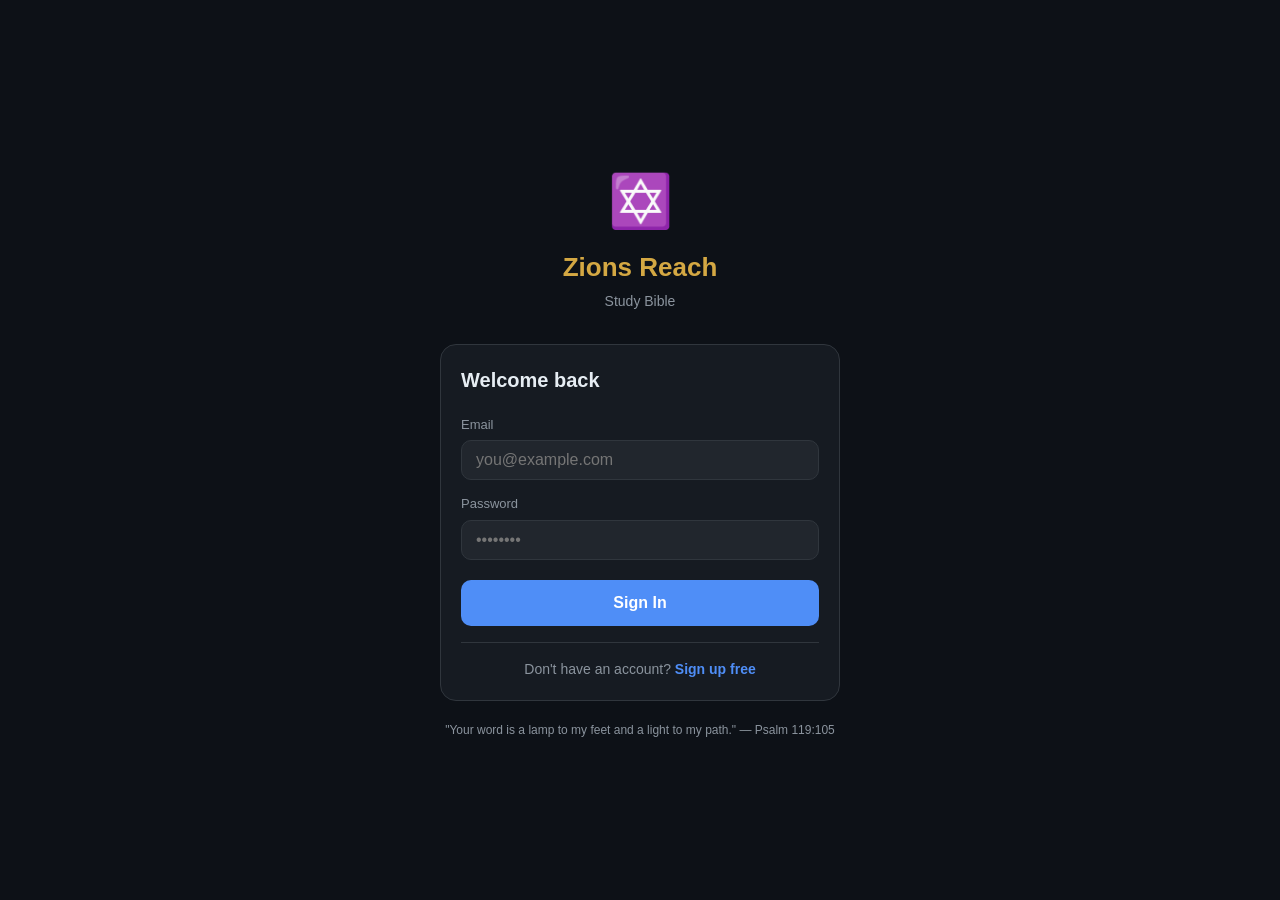
==== index.html @ ddb128a3 "Update: connect to backend API, add admin code registration" ====
<!DOCTYPE html>
<html lang="en">
  <head>
    <meta charset="UTF-8" />
    <link rel="icon" type="image/png" href="/favicon.ico" />
    <meta name="viewport" content="width=device-width, initial-scale=1.0" />
    <title>Zions Reach Study Bible</title>
    <meta name="description" content="Zions Reach Study Bible — Explore the Word with AI-powered study tools, community, and more." />
    <script type="module" crossorigin src="/assets/index-BKdKBv1o.js"></script>
    <link rel="stylesheet" crossorigin href="/assets/index-DP0rF4wX.css">
  </head>
  <body>
    <div id="root"></div>
  </body>
</html>
---- assets/index-DP0rF4wX.css ----
*,*:before,*:after{box-sizing:border-box;margin:0;padding:0}:root{--bg: #0d1117;--bg2: #161b22;--bg3: #21262d;--border: #30363d;--text: #e6edf3;--text2: #8b949e;--primary: #4f8ef7;--primary-dark: #1f6feb;--gold: #d4a843;--gold-light: #f0c060;--success: #3fb950;--error: #f85149;--warning: #d29922;--radius: 10px;--radius-lg: 16px}html,body,#root{height:100%;font-family:-apple-system,BlinkMacSystemFont,Segoe UI,Roboto,sans-serif;background:var(--bg);color:var(--text);line-height:1.5}a{color:inherit;text-decoration:none}button{cursor:pointer;border:none;background:none;font-family:inherit;font-size:inherit;color:inherit}input,textarea,select{font-family:inherit;font-size:inherit;color:inherit;background:var(--bg3);border:1px solid var(--border);border-radius:var(--radius);padding:10px 14px;outline:none;width:100%}input:focus,textarea:focus,select:focus{border-color:var(--primary)}::-webkit-scrollbar{width:6px;height:6px}::-webkit-scrollbar-track{background:transparent}::-webkit-scrollbar-thumb{background:var(--border);border-radius:3px}.btn{display:inline-flex;align-items:center;justify-content:center;gap:6px;padding:10px 20px;border-radius:var(--radius);font-weight:600;font-size:14px;transition:opacity .15s,transform .1s;cursor:pointer;border:none}.btn:hover{opacity:.88}.btn:active{transform:scale(.97)}.btn-primary{background:var(--primary);color:#fff}.btn-gold{background:var(--gold);color:#1a1200}.btn-outline{background:transparent;border:1px solid var(--border);color:var(--text)}.btn-danger{background:var(--error);color:#fff}.btn-sm{padding:6px 14px;font-size:13px}.btn-lg{padding:14px 28px;font-size:16px}.btn:disabled{opacity:.4;cursor:not-allowed}.card{background:var(--bg2);border:1px solid var(--border);border-radius:var(--radius-lg);padding:20px}.tag{display:inline-flex;align-items:center;padding:3px 10px;border-radius:20px;font-size:12px;font-weight:600;background:var(--bg3);border:1px solid var(--border)}.tag-gold{background:#d4a84326;border-color:var(--gold);color:var(--gold)}.tag-blue{background:#4f8ef726;border-color:var(--primary);color:var(--primary)}.tag-green{background:#3fb95026;border-color:var(--success);color:var(--success)}.spinner{width:20px;height:20px;border:2px solid var(--border);border-top-color:var(--primary);border-radius:50%;animation:spin .7s linear infinite;display:inline-block}@keyframes spin{to{transform:rotate(360deg)}}.modal-overlay{position:fixed;top:0;right:0;bottom:0;left:0;background:#000000b3;display:flex;align-items:center;justify-content:center;z-index:1000;padding:20px}.modal{background:var(--bg2);border:1px solid var(--border);border-radius:var(--radius-lg);padding:28px;max-width:480px;width:100%;max-height:90vh;overflow-y:auto}.avatar{border-radius:50%;object-fit:cover;background:var(--bg3);display:flex;align-items:center;justify-content:center;font-weight:700;color:var(--primary);flex-shrink:0}.divider{height:1px;background:var(--border);margin:16px 0}.text-muted{color:var(--text2)}.text-primary{color:var(--primary)}.text-gold{color:var(--gold)}.text-success{color:var(--success)}.text-error{color:var(--error)}.text-sm{font-size:13px}.text-xs{font-size:11px}.text-lg{font-size:18px}.text-xl{font-size:22px}.text-2xl{font-size:28px}.font-bold{font-weight:700}.font-semibold{font-weight:600}.flex{display:flex}.flex-col{flex-direction:column}.items-center{align-items:center}.justify-between{justify-content:space-between}.justify-center{justify-content:center}.gap-2{gap:8px}.gap-3{gap:12px}.gap-4{gap:16px}.flex-1{flex:1}.w-full{width:100%}.mt-1{margin-top:4px}.mt-2{margin-top:8px}.mt-3{margin-top:12px}.mt-4{margin-top:16px}.mb-2{margin-bottom:8px}.mb-3{margin-bottom:12px}.mb-4{margin-bottom:16px}.p-4{padding:16px}.truncate{overflow:hidden;text-overflow:ellipsis;white-space:nowrap}
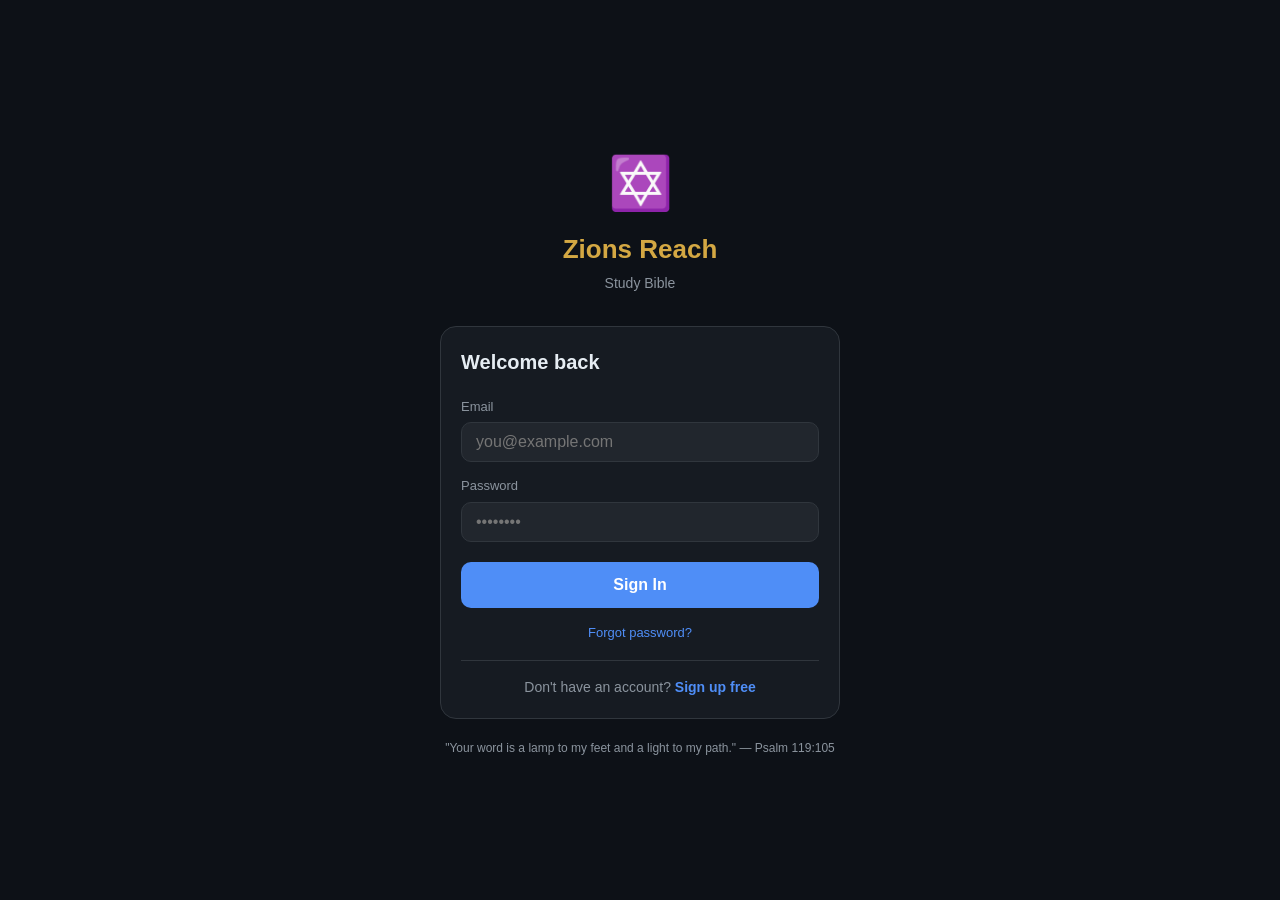
==== commit 39c3ca75: "Deploy: Add password reset, email verification, and fix authentication" ====
--- a/index.html
+++ b/index.html
@@ -6,7 +6,7 @@
     <meta name="viewport" content="width=device-width, initial-scale=1.0" />
     <title>Zions Reach Study Bible</title>
     <meta name="description" content="Zions Reach Study Bible — Explore the Word with AI-powered study tools, community, and more." />
-    <script type="module" crossorigin src="/assets/index-BKdKBv1o.js"></script>
+    <script type="module" crossorigin src="/assets/index-DTlHCS0T.js"></script>
     <link rel="stylesheet" crossorigin href="/assets/index-DP0rF4wX.css">
   </head>
   <body>
